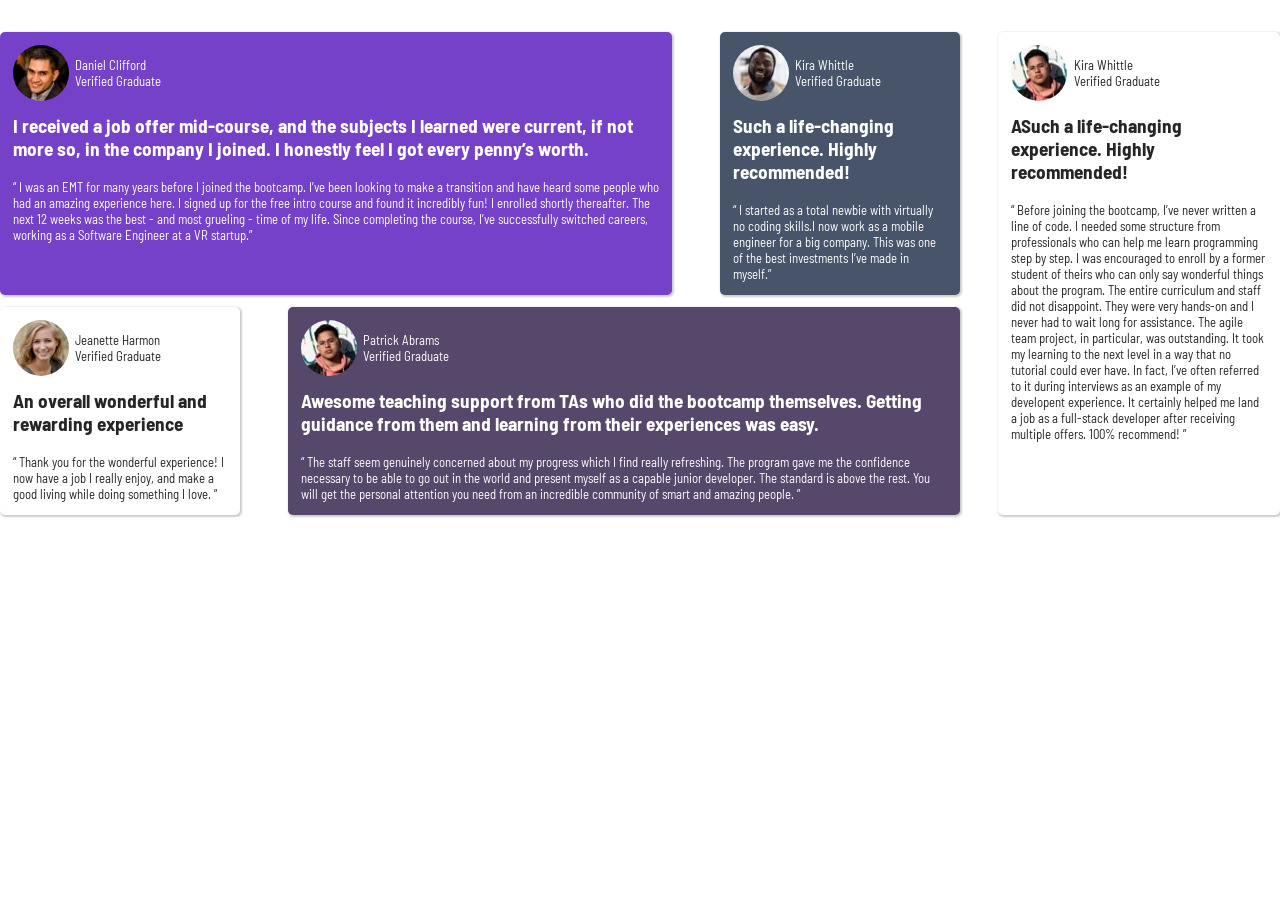
==== index.html @ 15aafbbf "moved files out of folder" ====
<!DOCTYPE html>
<html lang="en">
<head>
  <meta charset="UTF-8">
  <meta name="viewport" content="width=device-width, initial-scale=1.0"> <!-- displays site properly based on user's device -->

  <link rel="icon" type="image/png" sizes="32x32" href="./images/favicon-32x32.png">
  
  <title>Frontend Mentor | [Challenge Name Here]</title>

  <!-- Feel free to remove these styles or customise in your own stylesheet 👍 -->
  <style>
    .attribution { font-size: 11px; text-align: center; }
    .attribution a { color: hsl(228, 45%, 44%); }
  </style>
<link rel="stylesheet" href="style.css">
<link rel="preconnect" href="https://fonts.googleapis.com">
<link rel="preconnect" href="https://fonts.gstatic.com" crossorigin>
<link href="https://fonts.googleapis.com/css2?family=Barlow+Semi+Condensed:wght@500;600&display=swap" rel="stylesheet">
</head>
<body>
  <div id="main-container" class="flex-row sp-between-justify">
    <div id= "main-left" class="flex-column">
      <div id="top" class="flex-row sp-between-justify">
        <div id="testimonial1"  class="grid-item flex-basis-70">
          <div class="header align-items-center">
          <img src="/testimonials-grid-section-main/images/image-daniel.jpg" alt="daniel profile pic">
            <div class="header-text">
              <p>Daniel Clifford</p>
              <p>Verified Graduate</p>
            </div>
          </div>
          <h4>I received a job offer mid-course, and the subjects I learned were current, if not more so, in the company I joined. I honestly feel I got every penny’s worth.</h4>
          <p>“ I was an EMT for many years before I joined the bootcamp. I’ve been looking to make a transition and have heard some people who had an amazing experience here. I signed up for the free intro course and found it incredibly fun! I enrolled shortly thereafter. The next 12 weeks was the best - and most grueling - time of my life. Since completing the course, I’ve successfully switched careers, working as a Software Engineer at a VR startup.”</p>
        </div>
          
        <div id="testimonial2" class="grid-item flex-basis-20">
          <div class="header align-items-center">
            <img src="/testimonials-grid-section-main/images/image-jonathan.jpg" alt="daniel profile pic">
            <div class="header-text">
              <p>Kira Whittle</p>
              <p>Verified Graduate</p>
            </div>
            
          </div>
          <h4>Such a life-changing experience. Highly recommended!</h4>
          <p>“ I started as a total newbie with virtually no coding skills.I now work as a mobile engineer for a big company. This was one of the best investments I’ve made in myself.”</p>
        </div>
        </div>
        

      <div id="bottom" class="flex-row sp-between-justify">
        <div id="testimonial3" class="grid-item flex-basis-20">
          <div class="header align-items-center">
            <img src="/testimonials-grid-section-main/images/image-jeanette.jpg" alt="daniel profile pic">
            <div class="header-text">
              <p>Jeanette Harmon</p>
              <p>Verified Graduate</p>
          
            </div>
          </div>
          <h4>An overall wonderful and rewarding experience</h4>
          <p>“ Thank you for the wonderful experience! I now have a job I really enjoy, and make a good living while doing something I love. ”</p>
        </div>
        <div id="testimonial4" class="grid-item flex-basis-70">
          <div class="header align-items-center">
          <img src="/testimonials-grid-section-main/images/image-patrick.jpg" alt="daniel profile pic">
          <div class="header-text">
            <p>Patrick Abrams</p>
            <p>Verified Graduate</p>
          </div>
        </div>
          <h4>Awesome teaching support from TAs who did the bootcamp themselves. Getting guidance from them and learning from their experiences was easy.</h4>
          <p>“ The staff seem genuinely concerned about my progress which I find really refreshing. The program gave me the confidence necessary to be able to go out in the world and present myself as a capable junior developer. The standard is above the rest. You will get the personal attention you need from an incredible community of smart and amazing people. ”</p>
        </div>
      </div>
    </div>

    <div id="testimonial5"  class="grid-item">
      <div class="header align-items-center">
        <img src="/testimonials-grid-section-main/images/image-patrick.jpg" alt="daniel profile pic">
        <div class="header-text">
          <p>Kira Whittle</p>
          <p>Verified Graduate</p>
        </div>
      </div>
      <h4>ASuch a life-changing experience. Highly recommended!</h4>
      <p>“ Before joining the bootcamp, I’ve never written a line of code. I needed some structure from 
        professionals who can help me learn programming step by step. I was encouraged to enroll by a former 
        student of theirs who can only say wonderful things about the program. The entire curriculum and staff 
        did not disappoint. They were very hands-on and I never had to wait long for assistance. The agile team 
        project, in particular, was outstanding. It took my learning to the next level in a way that no tutorial 
        could ever have. In fact, I’ve often referred to it during interviews as an example of my developent 
        experience. It certainly helped me land a job as a full-stack developer after receiving multiple offers. 
        100% recommend! ”</p>
      </div>
  
  </div>



</body>
</html>
---- style.css ----
*{
    box-sizing: border-box;
    /* background-color: lightcoral; */
    margin: 0px;
    padding: 0px;
}


body{
    font-family: 'Barlow Semi Condensed', sans-serif;
    
}

.align-items-center{
    align-items: center;
}


.grid-item{
    margin-bottom: 1em;
    padding: 1em;
    border-radius: 5px;
    box-shadow: 1px 1px 2px 1px rgba(0, 0, 0, 0.2);
    font-size: 0.8rem;
}
#testimonial1{
background: #7541C8;
color: white;
}

#testimonial2{
    background: #48546A;
    color: white;
}
#testimonial3{
    background: white;
    color: rgb(37, 37, 37);
}
#testimonial4{
    background: #55486A;
    color: white;
}
#testimonial5{
    background: white;
    color: rgb(37, 37, 37);
}

.header{
    display: flex;
    margin-bottom: 1em;
}

.header img {
    border-radius: 50%;
    margin-right: 0.5em;
}

.grid-item h4{
    margin-bottom: 1em;
    font-size: 1.2rem;
}

#main-container{
    margin: 2em auto;
}

@media all and (min-width:576px) {
    

    #main-container{
        max-width: 1440px;
        /* border: 1px solid black; */
    }
    .flex-row{
        display:flex;
    }

    .flex-column{
        display: flex;
        flex-direction: column;
    }

    .grid-item{
        padding: 1em;
    }

    #main-left{
        flex-basis: 75%;
    }
    #testimonial5{
        flex-basis: 22%;
    }

    .flex-basis-20{
        flex-basis: 25%;
    }

    .flex-basis-70{
        flex-basis: 70%;
    }

    .sp-between-justify{
        justify-content: space-between;
    }


}
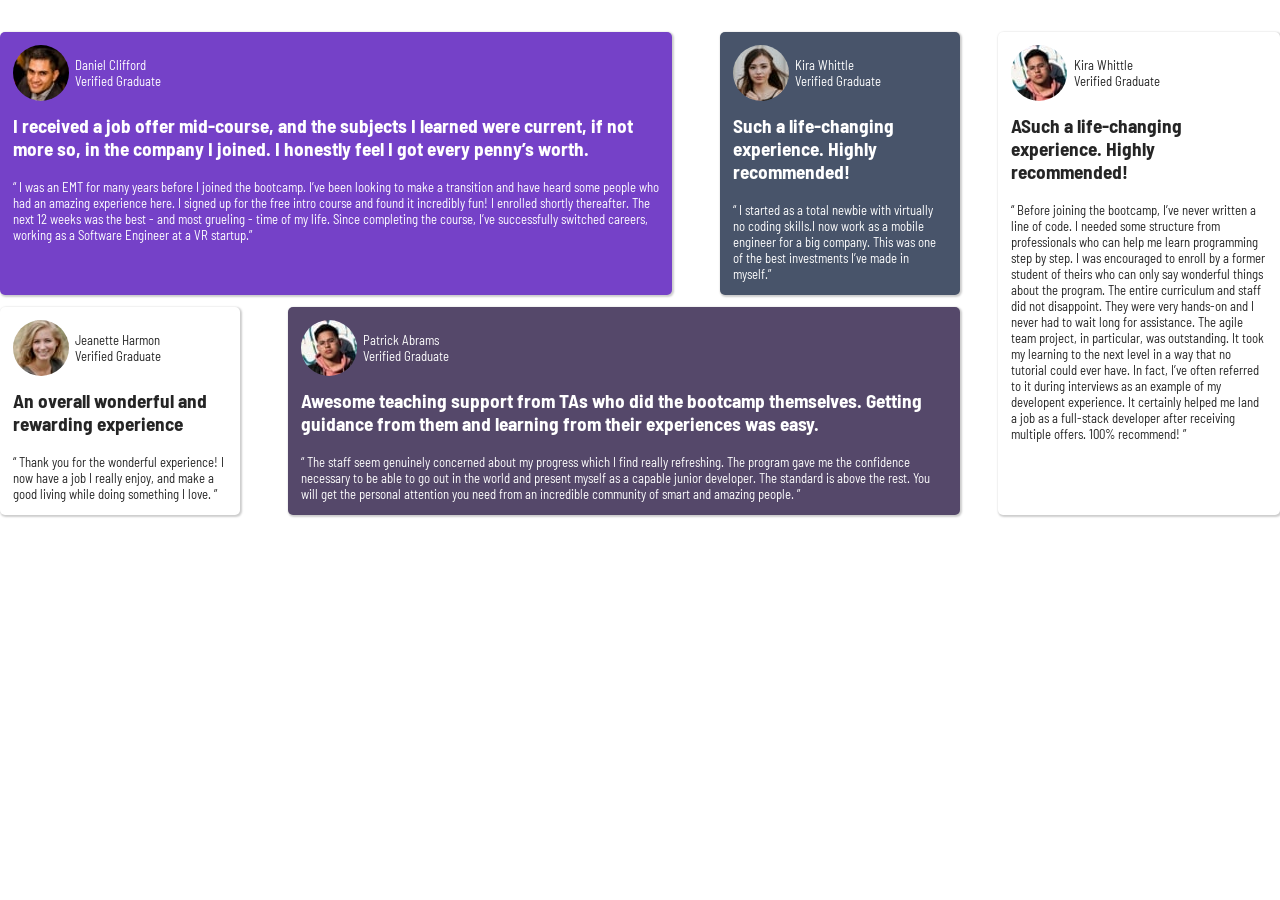
==== commit 168a8cbe: "Images editing1" ====
--- a/index.html
+++ b/index.html
@@ -24,7 +24,7 @@
       <div id="top" class="flex-row sp-between-justify">
         <div id="testimonial1"  class="grid-item flex-basis-70">
           <div class="header align-items-center">
-          <img src="/testimonials-grid-section-main/images/image-daniel.jpg" alt="daniel profile pic">
+          <img src="/images/image-daniel.jpg" alt="daniel profile pic">
             <div class="header-text">
               <p>Daniel Clifford</p>
               <p>Verified Graduate</p>
@@ -36,7 +36,7 @@
           
         <div id="testimonial2" class="grid-item flex-basis-20">
           <div class="header align-items-center">
-            <img src="/testimonials-grid-section-main/images/image-jonathan.jpg" alt="daniel profile pic">
+            <img src="/images/image-kira.jpg" alt="daniel profile pic">
             <div class="header-text">
               <p>Kira Whittle</p>
               <p>Verified Graduate</p>
@@ -52,7 +52,7 @@
       <div id="bottom" class="flex-row sp-between-justify">
         <div id="testimonial3" class="grid-item flex-basis-20">
           <div class="header align-items-center">
-            <img src="/testimonials-grid-section-main/images/image-jeanette.jpg" alt="daniel profile pic">
+            <img src="images/image-jeanette.jpg" alt="daniel profile pic">
             <div class="header-text">
               <p>Jeanette Harmon</p>
               <p>Verified Graduate</p>
@@ -64,7 +64,7 @@
         </div>
         <div id="testimonial4" class="grid-item flex-basis-70">
           <div class="header align-items-center">
-          <img src="/testimonials-grid-section-main/images/image-patrick.jpg" alt="daniel profile pic">
+          <img src="/images/image-patrick.jpg" alt="daniel profile pic">
           <div class="header-text">
             <p>Patrick Abrams</p>
             <p>Verified Graduate</p>
@@ -78,7 +78,7 @@
 
     <div id="testimonial5"  class="grid-item">
       <div class="header align-items-center">
-        <img src="/testimonials-grid-section-main/images/image-patrick.jpg" alt="daniel profile pic">
+        <img src="/images/image-patrick.jpg" alt="daniel profile pic">
         <div class="header-text">
           <p>Kira Whittle</p>
           <p>Verified Graduate</p>
